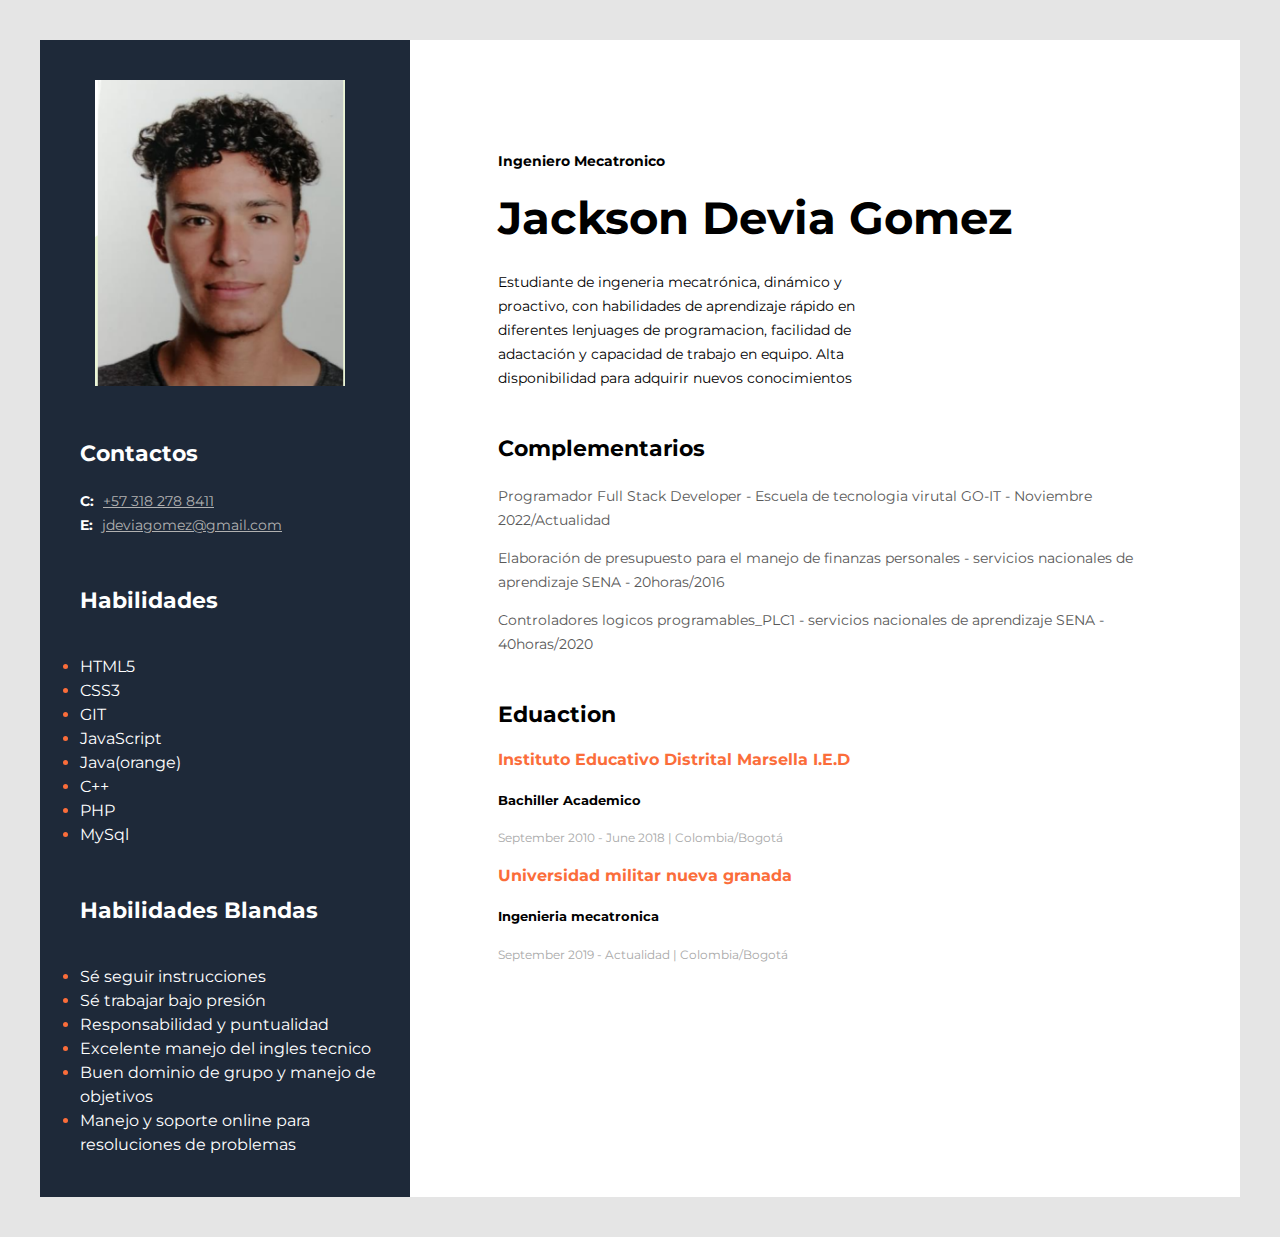
==== index.html @ dab2c967 "second" ====
<!DOCTYPE html>
<html lang="en">
<head>
    <meta charset="UTF-8">
    <meta http-equiv="X-UA-Compatible" content="IE=edge">
    <meta name="viewport" content="width=device-width, initial-scale=1.0">
    <title>mi CV</title>
    <link rel="stylesheet" href="styles2.css">
    <link href="https://fonts.googleapis.com/css2?family=Montserrat:wght@400;700&display=swap" rel="stylesheet">
</head>
<body>
    <!-- Contenedor principal-->
    <div class="contenedor-principal">
        <!-- Informeacion general-->
    <div class="informacion_general">
         <!-- Descripcion-->
        <div class="descripcion">
            <h2 class="descripcion-profesion">Ingeniero Mecatronico</h2>
            <h1 class="titulo_nombre">Jackson Devia Gomez</h1>
            <p class="descripcion_personal">Estudiante de ingeneria mecatrónica, dinámico y proactivo, con habilidades de aprendizaje rápido en diferentes lenjuages de programacion, facilidad de adactación y capacidad de trabajo en equipo. Alta disponibilidad para adquirir nuevos conocimientos </p>




        </div>
        <!-- Proyecto-->
        <div class="proyecto">
            <h3 class="titulo_seccion_principal">Complementarios</h3>
            <o1 class="lista_proyectos">
                <li> <p class="enlace_proyectos">Programador Full Stack Developer - Escuela de tecnologia virutal GO-IT - Noviembre 2022/Actualidad</p></li>
                <li> <p class="enlace_proyectos">Elaboración de presupuesto para el manejo de finanzas personales - servicios nacionales de aprendizaje SENA - 20horas/2016</p></li>
                <li> <p class="enlace_proyectos">Controladores logicos programables_PLC1 - servicios nacionales de aprendizaje SENA - 40horas/2020</p></li>
            </o1>
        </div>
            <!-- Edcuacion-->
        <div class="educacion">
            <h3 class="titulo_seccion_principal">Eduaction </h3>
            <h4 class="nombre_uni">Instituto Educativo Distrital Marsella I.E.D </h4>
            <h5>Bachiller Academico</h5>
            <p class="fechas">September 2010 - June 2018   |   Colombia/Bogotá</p>

            <h4 class="nombre_uni">Universidad militar nueva granada </h4>
            <h5>Ingenieria mecatronica</h5>
            <p class="fechas">September 2019 - Actualidad   |   Colombia/Bogotá</p>
         </div>

    </div>
    <!-- Informeacion secundaria-->
    <aside class="informacion-secundaria">
        <img class="images" src="./images/jackson.png" alt="mi foto de perfil" width="250">
        <!-- Contactos-->
        <div class="contactos">
            <div>
                <h3 class="Titulo_lateral">Contactos</h3>
            <spam class="tipo_contacto">C:  </spam>
            <a class="contacto_info" href="+57 318 278 8411">+57 318 278 8411</a>
            </div>
            <div>
                <spam class="tipo_contacto">E:  </spam>
            <a  class="contacto_info" href="jdeviagomez@gmail.com">jdeviagomez@gmail.com</a>
            </div>
        </div>
        <!-- Habilidades tecnicas-->
        <div class="habilidades-tecnicas">
            <h3 class="Titulo_lateral">Habilidades</h3>
            <u1 class="lista_lateral">
                <li><spam class="elemento_lista_lateral">HTML5        </spam>   </li>
                <li><spam class="elemento_lista_lateral">CSS3         </spam>   </li>
                <li><spam class="elemento_lista_lateral">GIT          </spam>   </li>
                <li><spam class="elemento_lista_lateral">JavaScript   </spam>   </li>
                <li><spam class="elemento_lista_lateral">Java(orange) </spam>   </li>
                <li><spam class="elemento_lista_lateral">C++          </spam>   </li>
                <li><spam class="elemento_lista_lateral">PHP          </spam>   </li>
                <li><spam class="elemento_lista_lateral">MySql        </spam>   </li>
            </u1>
        </div>
        <!-- Soft Skills-->
        <div class="soft-skills">
            <h3 class="Titulo_lateral">Habilidades Blandas</h3>
            <u1 class="lista_lateral">
                <li><spam class="elemento_lista_lateral">Sé seguir instrucciones                                </spam>   </li>
                <li><spam class="elemento_lista_lateral">Sé trabajar bajo presión                               </spam>   </li>
                <li><spam class="elemento_lista_lateral">Responsabilidad y puntualidad                          </spam>   </li>
                <li><spam class="elemento_lista_lateral">Excelente manejo del ingles tecnico                    </spam>   </li>
                <li><spam class="elemento_lista_lateral">Buen dominio de grupo y manejo de objetivos            </spam>   </li>
                <li><spam class="elemento_lista_lateral">Manejo y soporte online para resoluciones de problemas </spam>   </li>
            </u1>

        </div>
    </aside>
   
</div>
</body>
</html>
---- styles2.css ----
body{
    background-color: #E5E5E5;
    font-family: "Montserrat", "arial";
}

/*  */
/* tamaño del formato de la pagina con las letras */

.contenedor-principal{
    display:flex;
    flex-direction: row-reverse;
    background-color: white;
    width: 1200px;
    margin: 40px auto;
    
}



/* espacio entre lineas de lista */
li{
    line-height: 24px; 
}


/* ----------------------------------------------------------------------- */

/* informacion general */
.informacion_general{
    padding: 100px 88px;
}
/* descripcion */
.descripcion-profesion{

    font-size: 14px;
    font-weight: 700;
}
.titulo_nombre{
    font-style: normal;
    font-weight: 700;
    font-size: 45px;
    line-height: 55px;
    margin-top: 20px;
    margin-bottom: 25px;
}
.descripcion_personal{
    font-style: normal;
    font-weight: 400;
    font-size: 14px;
    line-height: 24px;
    width: 400px;
}

/* secciones principales */
.titulo_seccion_principal{
    font-style: normal;
    font-weight: 700;
    font-size: 22px;
    line-height: 27px;
    margin-top: 45px;
}

/* seccion proyectos */
.lista_proyectos{
    font-style: normal;
    font-weight: 700;
    font-size: 14px;
    line-height: 24px;
    list-style: none;
}
.enlace_proyectos{
    font-style: normal;
    font-weight: 400;
    font-size: 14px;
    line-height: 24px;
    color: #595959;
}
.puntos{
    width: 118px;
    height: 0px;
    left: 730.5px;
    top: 464px;
    color: #595959;

}
.parentesis{
    color:#1E2939;
}
.experiencia{
    font-style: normal;
    font-weight: 700;
    font-size: 16px;
    line-height: 20px;
}
.sub_experiencia{
    color:#FB6D3A;
}
.fechas{
    font-style: normal;
    font-weight: 400;
    font-size: 12px;
    line-height: 15px;
    color: #A8A8A8;
}
.listas{
    font-style: normal;
    font-weight: 400;
    font-size: 14px;
    line-height: 24px;
    color: #595959;
}
.nombre_uni{
    font-style: normal;
    font-weight: 700;
    font-size: 16px;
    line-height: 20px;
    color:#FB6D3A;
}





/* ----------------------------------------------------------------------- */
/* infromacion lateral (foto) */
.informacion-secundaria{
    
    padding: 40px 0;
    background-color: #1E2939;
}

.Titulo_lateral{
 
    font-style: normal;
    font-weight: 700;
    font-size: 22px;
    line-height: 27px;
    color: white;
    margin-top: 50px;
}

.contactos, .habilidades-tecnicas, .soft-skills {

    margin-left: 40px;

}



/* Seccion contactos */
.tipo_contacto{
    color: white;
    font-style: normal;
    font-weight: 700;
    font-size: 14px;
    line-height: 24px;
    margin-right: 5px;
}

.contacto_info{
    color: rgb(177, 177, 177);
    font-style: normal;
    font-weight: 400;
    font-size: 14px;
    line-height: 24px;
}



/* seccion de lista */
.lista_lateral{
    padding: 0px;
    padding-left: 20px;
}

.lista_lateral>li{
    color: #FB6D3A;
}
.elemento_lista_lateral{
    color:#FFFFFF;
}

.images{
    margin-left: 55px;
}
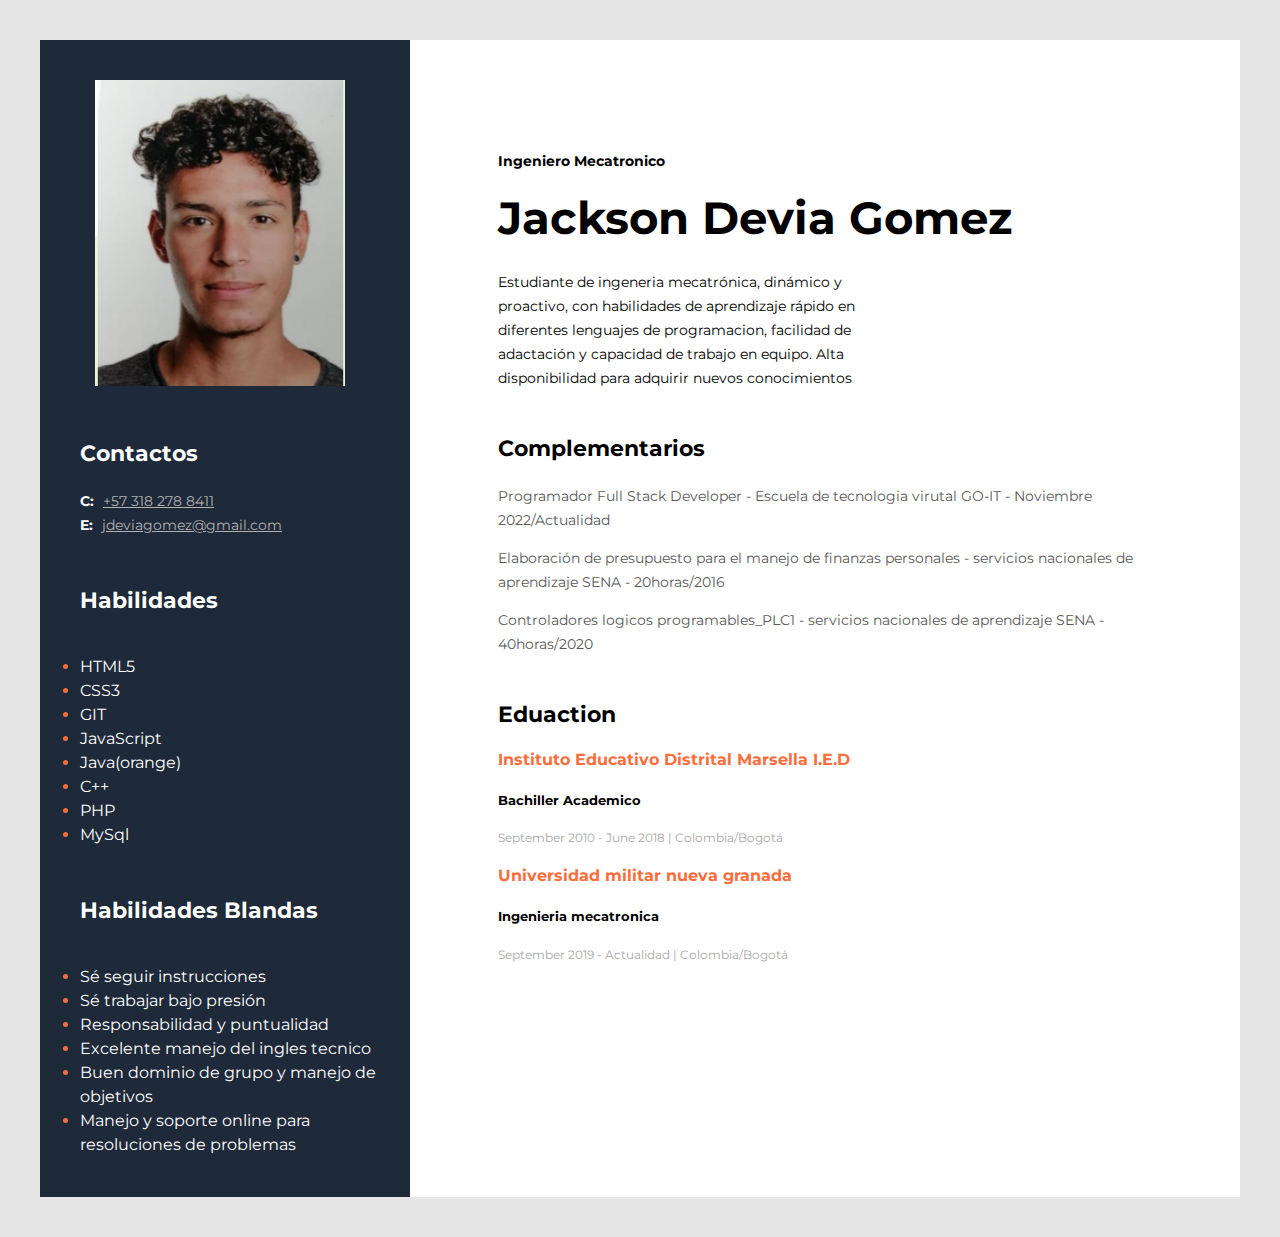
==== commit c7fb6ee4: "third" ====
--- a/index.html
+++ b/index.html
@@ -17,7 +17,7 @@
         <div class="descripcion">
             <h2 class="descripcion-profesion">Ingeniero Mecatronico</h2>
             <h1 class="titulo_nombre">Jackson Devia Gomez</h1>
-            <p class="descripcion_personal">Estudiante de ingeneria mecatrónica, dinámico y proactivo, con habilidades de aprendizaje rápido en diferentes lenjuages de programacion, facilidad de adactación y capacidad de trabajo en equipo. Alta disponibilidad para adquirir nuevos conocimientos </p>
+            <p class="descripcion_personal">Estudiante de ingeneria mecatrónica, dinámico y proactivo, con habilidades de aprendizaje rápido en diferentes lenguajes de programacion, facilidad de adactación y capacidad de trabajo en equipo. Alta disponibilidad para adquirir nuevos conocimientos </p>
 
 
 
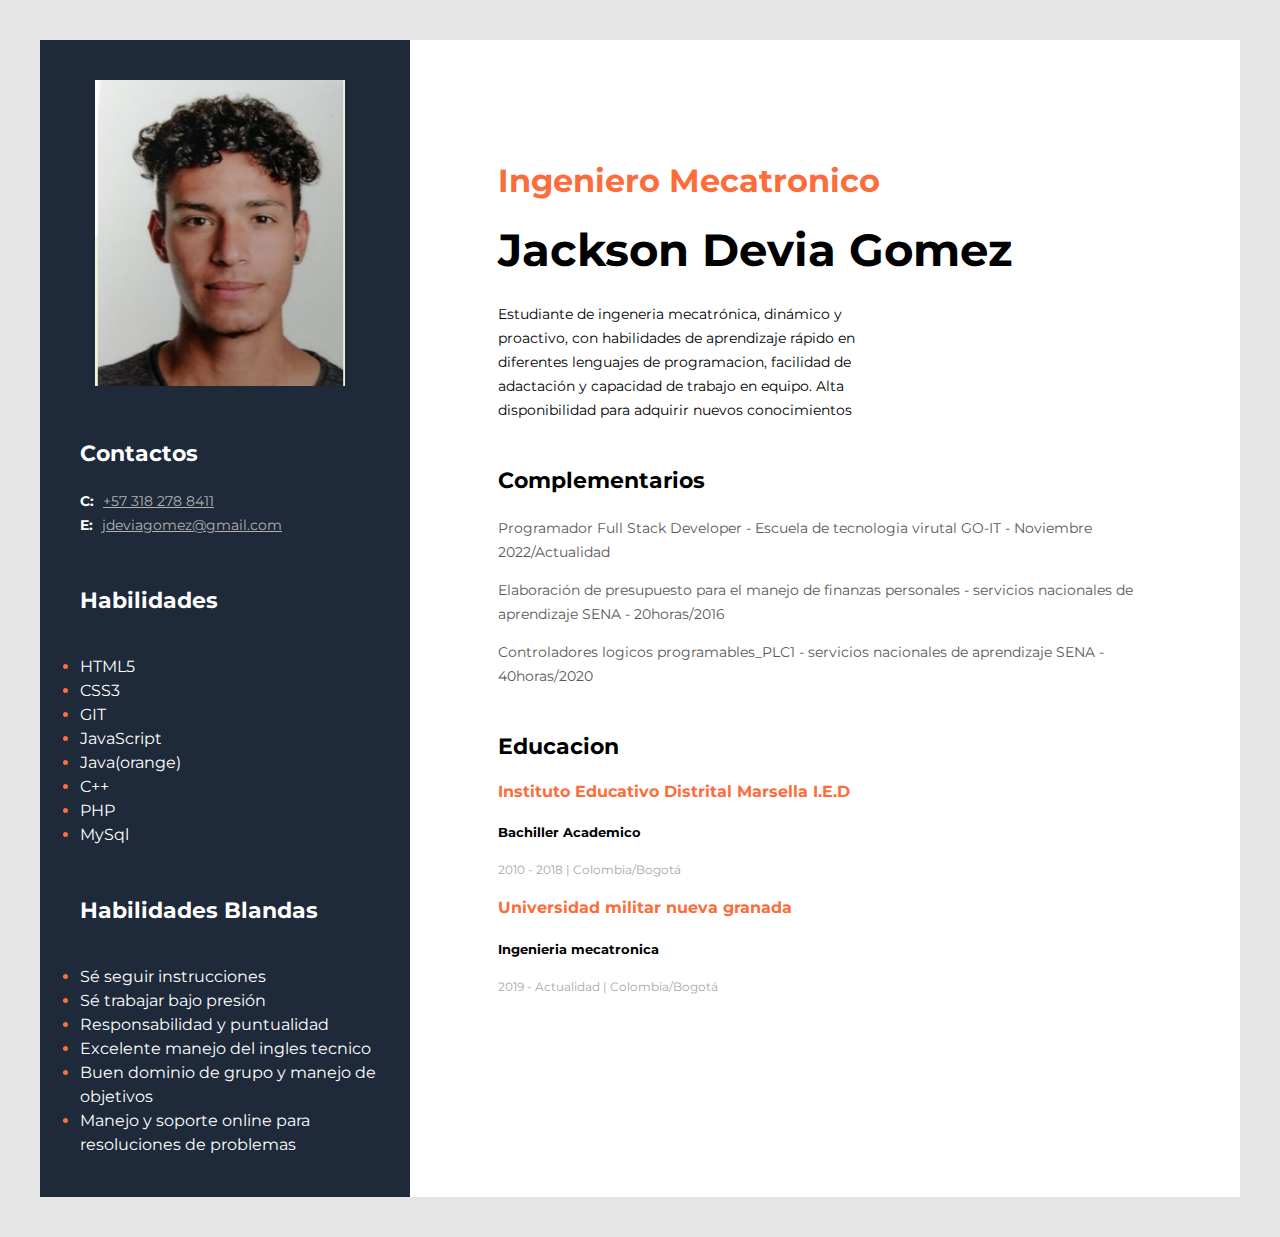
==== commit 8f25d412: "ulti" ====
--- a/index.html
+++ b/index.html
@@ -15,7 +15,7 @@
     <div class="informacion_general">
          <!-- Descripcion-->
         <div class="descripcion">
-            <h2 class="descripcion-profesion">Ingeniero Mecatronico</h2>
+            <h1 class="titulo_profesion">Ingeniero Mecatronico</h1>
             <h1 class="titulo_nombre">Jackson Devia Gomez</h1>
             <p class="descripcion_personal">Estudiante de ingeneria mecatrónica, dinámico y proactivo, con habilidades de aprendizaje rápido en diferentes lenguajes de programacion, facilidad de adactación y capacidad de trabajo en equipo. Alta disponibilidad para adquirir nuevos conocimientos </p>
 
@@ -34,14 +34,14 @@
         </div>
             <!-- Edcuacion-->
         <div class="educacion">
-            <h3 class="titulo_seccion_principal">Eduaction </h3>
+            <h3 class="titulo_seccion_principal">Educacion</h3>
             <h4 class="nombre_uni">Instituto Educativo Distrital Marsella I.E.D </h4>
             <h5>Bachiller Academico</h5>
-            <p class="fechas">September 2010 - June 2018   |   Colombia/Bogotá</p>
+            <p class="fechas">2010 - 2018   |   Colombia/Bogotá</p>
 
             <h4 class="nombre_uni">Universidad militar nueva granada </h4>
             <h5>Ingenieria mecatronica</h5>
-            <p class="fechas">September 2019 - Actualidad   |   Colombia/Bogotá</p>
+            <p class="fechas">2019 - Actualidad   |   Colombia/Bogotá</p>
          </div>
 
     </div>
--- a/styles2.css
+++ b/styles2.css
@@ -157,6 +157,10 @@
     margin-right: 5px;
 }
 
+.titulo_profesion{
+    color: #FB6D3A;
+}
+
 .contacto_info{
     color: rgb(177, 177, 177);
     font-style: normal;
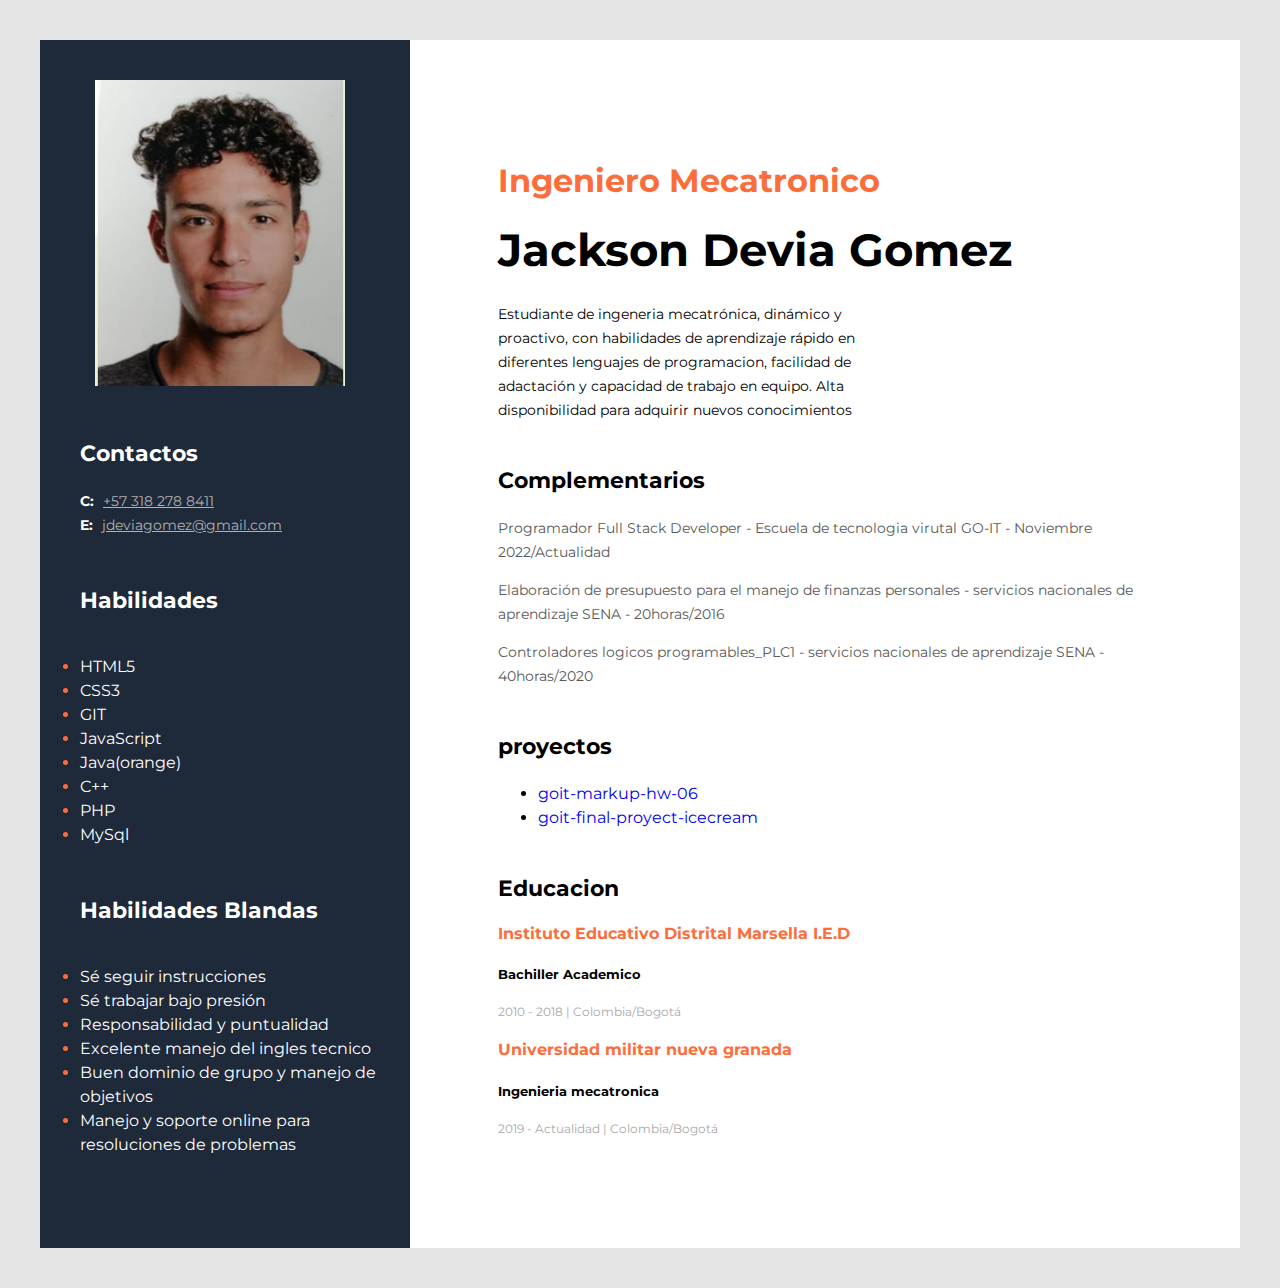
==== commit 1970df66: "correction" ====
--- a/index.html
+++ b/index.html
@@ -31,6 +31,12 @@
                 <li> <p class="enlace_proyectos">Elaboración de presupuesto para el manejo de finanzas personales - servicios nacionales de aprendizaje SENA - 20horas/2016</p></li>
                 <li> <p class="enlace_proyectos">Controladores logicos programables_PLC1 - servicios nacionales de aprendizaje SENA - 40horas/2020</p></li>
             </o1>
+            <h3 class="titulo_seccion_principal">proyectos</h3>
+            <ul>
+                <li><a class="list" href="https://jacksondg712.github.io/goit-markup-hw-06/index.html">goit-markup-hw-06</a></li>
+                <li><a class="list" href="https://fredybarajas.github.io/goit-final-proyect-icecream/">goit-final-proyect-icecream</a></li>
+
+            </ul>
         </div>
             <!-- Edcuacion-->
         <div class="educacion">
--- a/styles2.css
+++ b/styles2.css
@@ -22,6 +22,9 @@
     line-height: 24px; 
 }
 
+.list{
+    text-decoration: none;
+}
 
 /* ----------------------------------------------------------------------- */
 
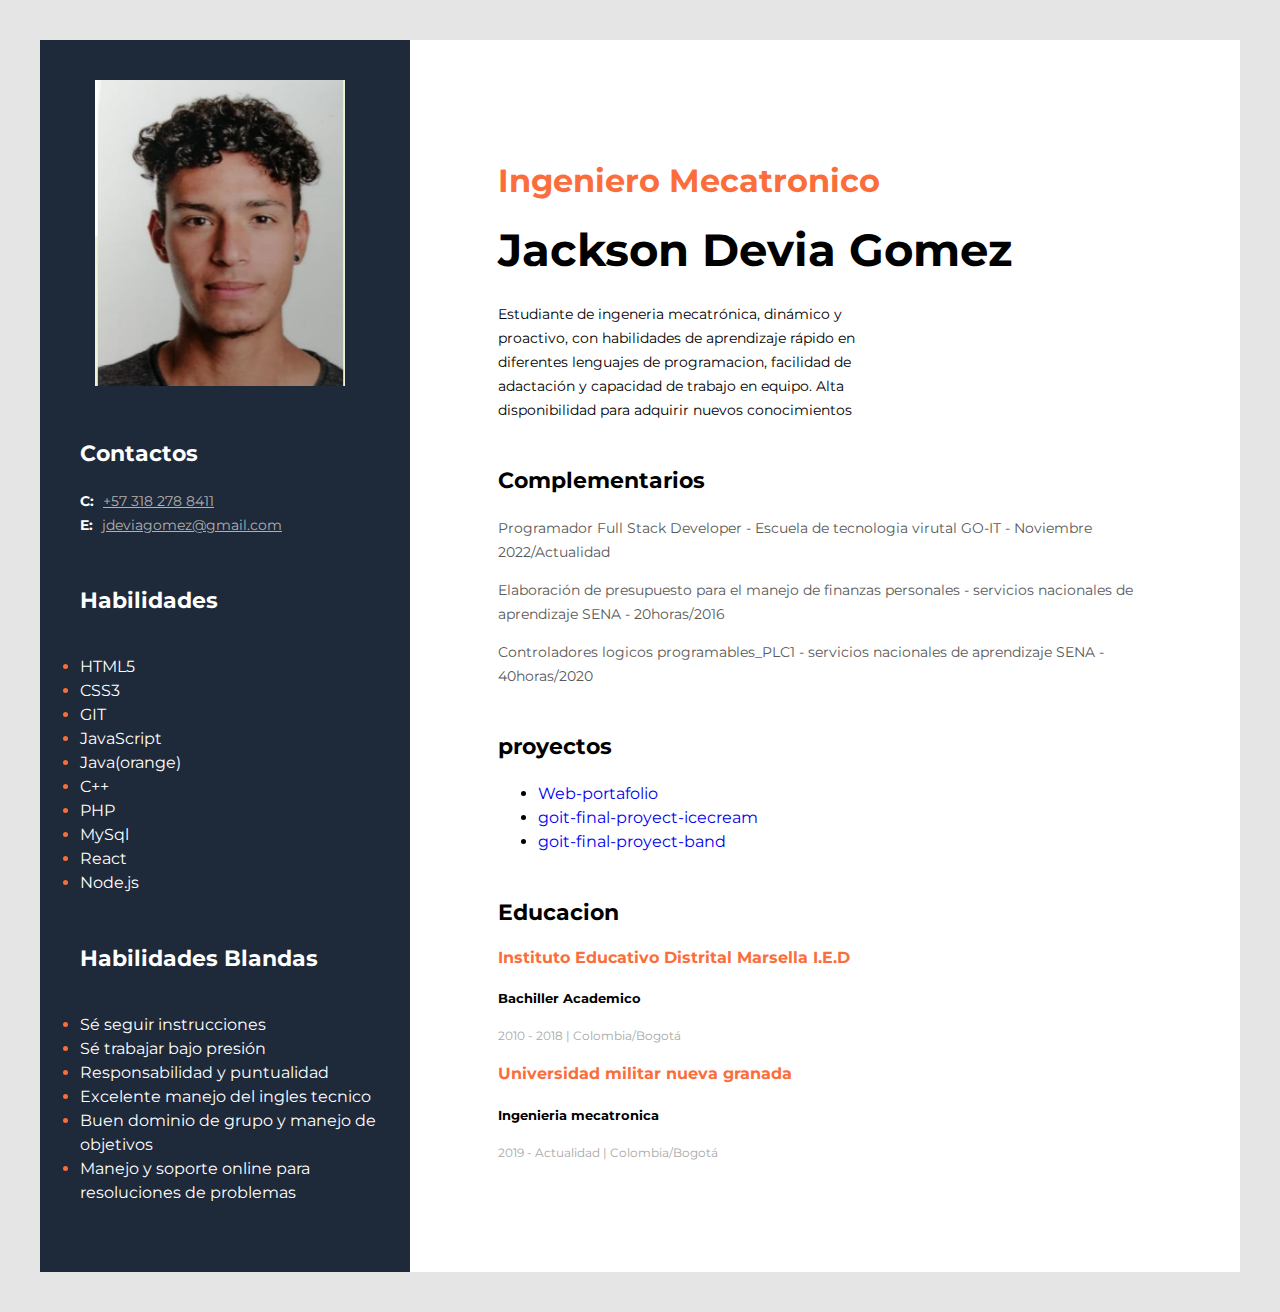
==== commit fbc0c904: "3" ====
--- a/index.html
+++ b/index.html
@@ -33,8 +33,10 @@
             </o1>
             <h3 class="titulo_seccion_principal">proyectos</h3>
             <ul>
-                <li><a class="list" href="https://jacksondg712.github.io/goit-markup-hw-06/index.html">goit-markup-hw-06</a></li>
+                <li><a class="list" href="https://jacksondg712.github.io/Company/">Web-portafolio</a></li>
                 <li><a class="list" href="https://fredybarajas.github.io/goit-final-proyect-icecream/">goit-final-proyect-icecream</a></li>
+                <li><a class="list" href="https://fredybarajas.github.io/final-proyect-js-gr1/">goit-final-proyect-band</a></li>
+
 
             </ul>
         </div>
@@ -78,6 +80,10 @@
                 <li><spam class="elemento_lista_lateral">C++          </spam>   </li>
                 <li><spam class="elemento_lista_lateral">PHP          </spam>   </li>
                 <li><spam class="elemento_lista_lateral">MySql        </spam>   </li>
+                <li><spam class="elemento_lista_lateral">React        </spam>   </li>
+                <li><spam class="elemento_lista_lateral">Node.js       </spam>   </li>
+
+
             </u1>
         </div>
         <!-- Soft Skills-->
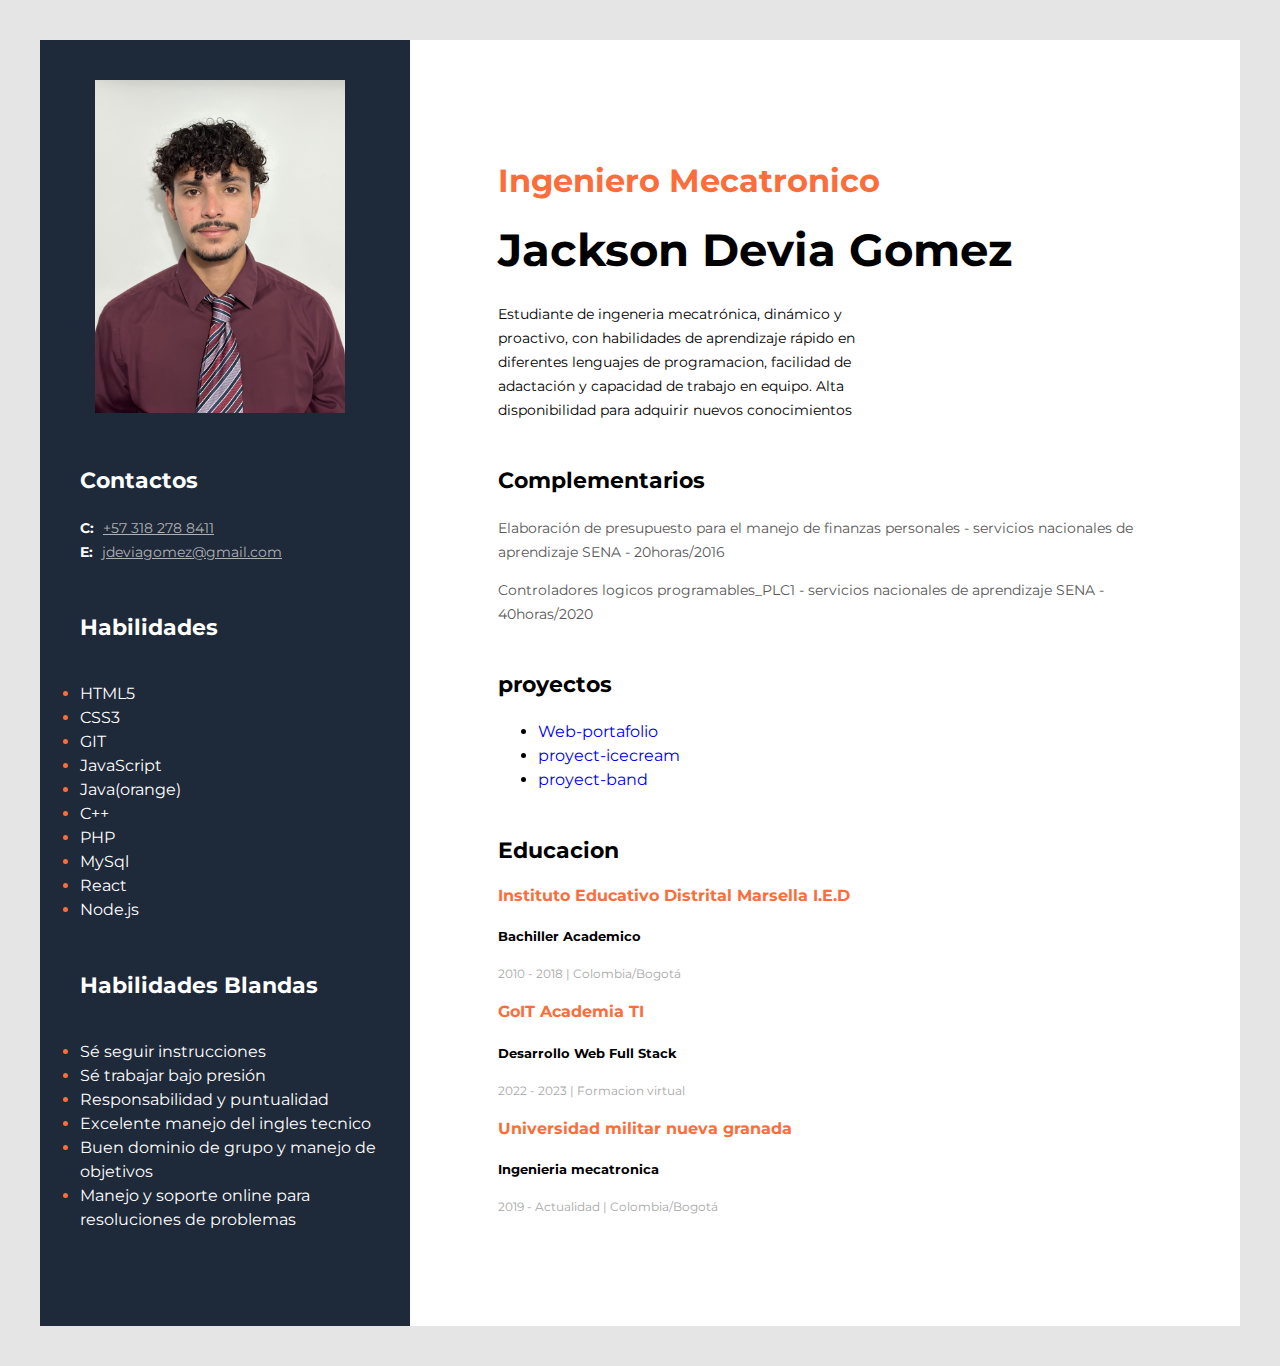
==== commit 78191e43: "changes" ====
--- a/index.html
+++ b/index.html
@@ -27,16 +27,15 @@
         <div class="proyecto">
             <h3 class="titulo_seccion_principal">Complementarios</h3>
             <o1 class="lista_proyectos">
-                <li> <p class="enlace_proyectos">Programador Full Stack Developer - Escuela de tecnologia virutal GO-IT - Noviembre 2022/Actualidad</p></li>
                 <li> <p class="enlace_proyectos">Elaboración de presupuesto para el manejo de finanzas personales - servicios nacionales de aprendizaje SENA - 20horas/2016</p></li>
                 <li> <p class="enlace_proyectos">Controladores logicos programables_PLC1 - servicios nacionales de aprendizaje SENA - 40horas/2020</p></li>
             </o1>
             <h3 class="titulo_seccion_principal">proyectos</h3>
             <ul>
                 <li><a class="list" href="https://jacksondg712.github.io/Company/">Web-portafolio</a></li>
-                <li><a class="list" href="https://fredybarajas.github.io/goit-final-proyect-icecream/">goit-final-proyect-icecream</a></li>
-                <li><a class="list" href="https://fredybarajas.github.io/final-proyect-js-gr1/">goit-final-proyect-band</a></li>
-
+                <li><a class="list" href="https://fredybarajas.github.io/goit-final-proyect-icecream/">proyect-icecream</a></li>
+                <li><a class="list" href="https://fredybarajas.github.io/final-proyect-js-gr1/">proyect-band</a></li>
+                
 
             </ul>
         </div>
@@ -46,7 +45,9 @@
             <h4 class="nombre_uni">Instituto Educativo Distrital Marsella I.E.D </h4>
             <h5>Bachiller Academico</h5>
             <p class="fechas">2010 - 2018   |   Colombia/Bogotá</p>
-
+            <h4 class="nombre_uni">GoIT Academia TI</h4>
+            <h5>Desarrollo Web Full Stack</h5>
+            <p class="fechas">2022 - 2023   |   Formacion virtual</p>
             <h4 class="nombre_uni">Universidad militar nueva granada </h4>
             <h5>Ingenieria mecatronica</h5>
             <p class="fechas">2019 - Actualidad   |   Colombia/Bogotá</p>
@@ -55,7 +56,7 @@
     </div>
     <!-- Informeacion secundaria-->
     <aside class="informacion-secundaria">
-        <img class="images" src="./images/jackson.png" alt="mi foto de perfil" width="250">
+        <img class="images" src="./images/IMG_0212.jpg" alt="mi foto de perfil" width="250">
         <!-- Contactos-->
         <div class="contactos">
             <div>
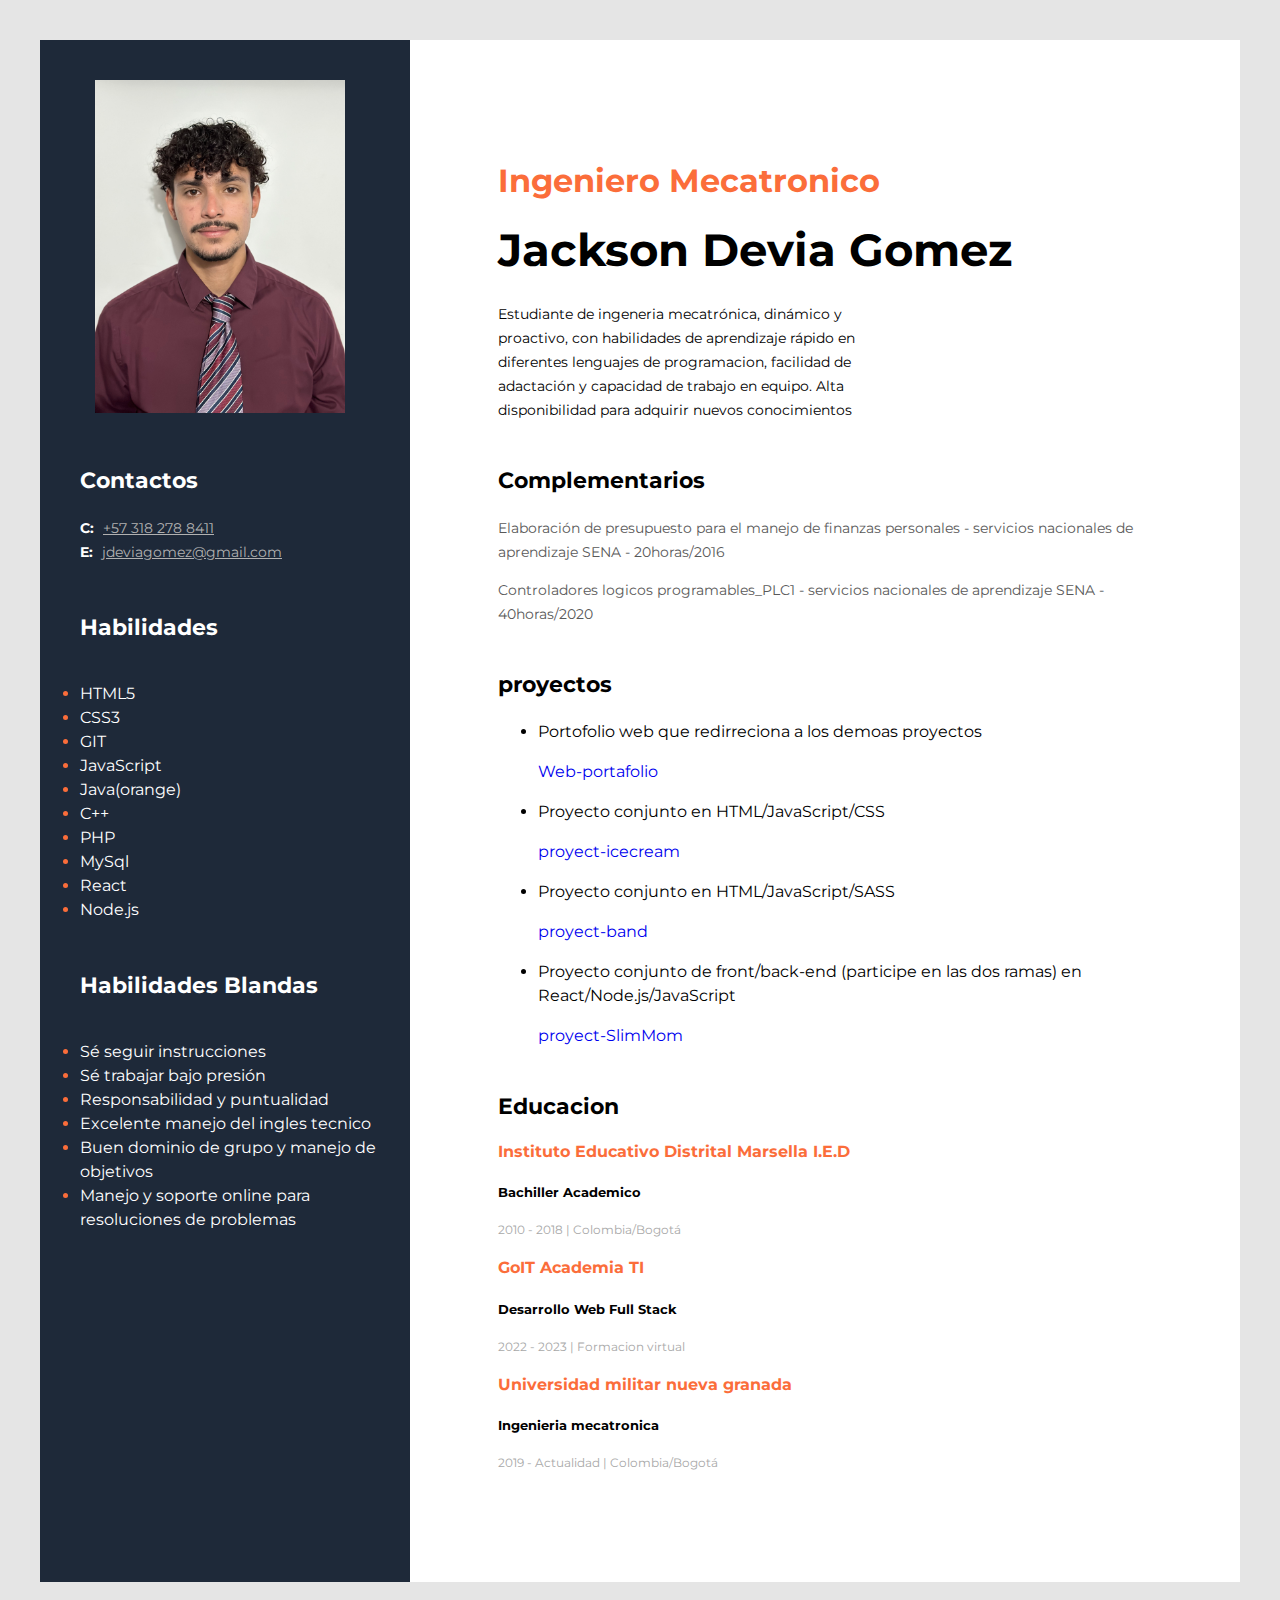
==== commit 0beaea02: "changes Proyecto react" ====
--- a/index.html
+++ b/index.html
@@ -32,9 +32,15 @@
             </o1>
             <h3 class="titulo_seccion_principal">proyectos</h3>
             <ul>
-                <li><a class="list" href="https://jacksondg712.github.io/Company/">Web-portafolio</a></li>
-                <li><a class="list" href="https://fredybarajas.github.io/goit-final-proyect-icecream/">proyect-icecream</a></li>
-                <li><a class="list" href="https://fredybarajas.github.io/final-proyect-js-gr1/">proyect-band</a></li>
+                <li><p>Portofolio web que redirreciona a los demoas proyectos</p>
+                <a class="list" href="https://jacksondg712.github.io/Company/">Web-portafolio</a></li>
+                <li><p>Proyecto conjunto en HTML/JavaScript/CSS</p>
+                <a class="list" href="https://fredybarajas.github.io/goit-final-proyect-icecream/">proyect-icecream</a></li>
+                <li><p>Proyecto conjunto en HTML/JavaScript/SASS</p>
+                <a class="list" href="https://fredybarajas.github.io/final-proyect-js-gr1/">proyect-band</a></li>
+                <li><p>Proyecto conjunto de front/back-end (participe en las dos ramas) en React/Node.js/JavaScript </p>
+                <a class="list" href="https://pugli87.github.io/project-last_chance/login">proyect-SlimMom</a></li>
+                </li>
                 
 
             </ul>
--- a/styles2.css
+++ b/styles2.css
@@ -19,11 +19,14 @@
 
 /* espacio entre lineas de lista */
 li{
-    line-height: 24px; 
+    line-height: 24px;
 }
 
 .list{
     text-decoration: none;
+    &:hover{
+        color: #FB6D3A;
+    }
 }
 
 /* ----------------------------------------------------------------------- */
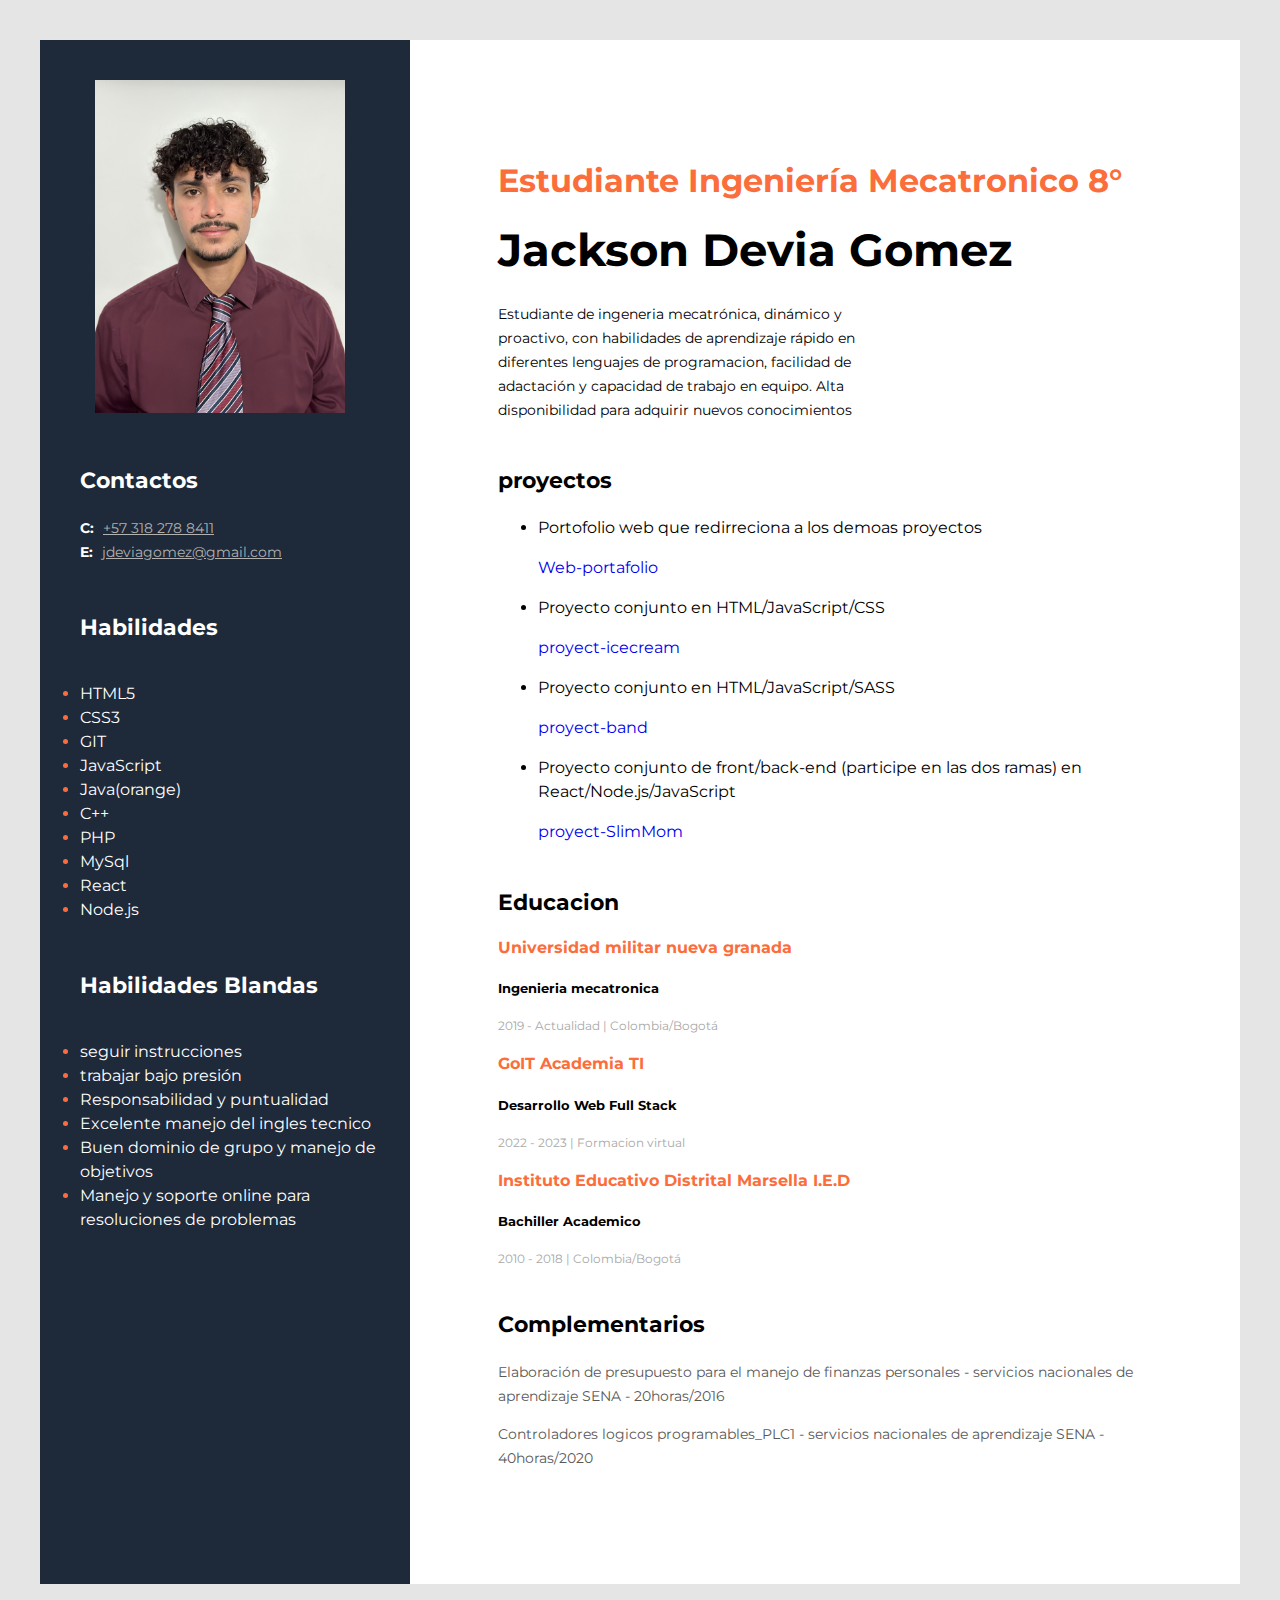
==== commit b4ddaa73: "11" ====
--- a/index.html
+++ b/index.html
@@ -15,7 +15,7 @@
     <div class="informacion_general">
          <!-- Descripcion-->
         <div class="descripcion">
-            <h1 class="titulo_profesion">Ingeniero Mecatronico</h1>
+            <h1 class="titulo_profesion">Estudiante Ingeniería  Mecatronico 8°</h1>
             <h1 class="titulo_nombre">Jackson Devia Gomez</h1>
             <p class="descripcion_personal">Estudiante de ingeneria mecatrónica, dinámico y proactivo, con habilidades de aprendizaje rápido en diferentes lenguajes de programacion, facilidad de adactación y capacidad de trabajo en equipo. Alta disponibilidad para adquirir nuevos conocimientos </p>
 
@@ -25,39 +25,39 @@
         </div>
         <!-- Proyecto-->
         <div class="proyecto">
-            <h3 class="titulo_seccion_principal">Complementarios</h3>
-            <o1 class="lista_proyectos">
-                <li> <p class="enlace_proyectos">Elaboración de presupuesto para el manejo de finanzas personales - servicios nacionales de aprendizaje SENA - 20horas/2016</p></li>
-                <li> <p class="enlace_proyectos">Controladores logicos programables_PLC1 - servicios nacionales de aprendizaje SENA - 40horas/2020</p></li>
-            </o1>
             <h3 class="titulo_seccion_principal">proyectos</h3>
             <ul>
                 <li><p>Portofolio web que redirreciona a los demoas proyectos</p>
-                <a class="list" href="https://jacksondg712.github.io/Company/">Web-portafolio</a></li>
-                <li><p>Proyecto conjunto en HTML/JavaScript/CSS</p>
-                <a class="list" href="https://fredybarajas.github.io/goit-final-proyect-icecream/">proyect-icecream</a></li>
-                <li><p>Proyecto conjunto en HTML/JavaScript/SASS</p>
-                <a class="list" href="https://fredybarajas.github.io/final-proyect-js-gr1/">proyect-band</a></li>
-                <li><p>Proyecto conjunto de front/back-end (participe en las dos ramas) en React/Node.js/JavaScript </p>
-                <a class="list" href="https://pugli87.github.io/project-last_chance/login">proyect-SlimMom</a></li>
-                </li>
-                
-
-            </ul>
-        </div>
-            <!-- Edcuacion-->
-        <div class="educacion">
-            <h3 class="titulo_seccion_principal">Educacion</h3>
-            <h4 class="nombre_uni">Instituto Educativo Distrital Marsella I.E.D </h4>
-            <h5>Bachiller Academico</h5>
-            <p class="fechas">2010 - 2018   |   Colombia/Bogotá</p>
-            <h4 class="nombre_uni">GoIT Academia TI</h4>
-            <h5>Desarrollo Web Full Stack</h5>
-            <p class="fechas">2022 - 2023   |   Formacion virtual</p>
-            <h4 class="nombre_uni">Universidad militar nueva granada </h4>
-            <h5>Ingenieria mecatronica</h5>
-            <p class="fechas">2019 - Actualidad   |   Colombia/Bogotá</p>
-         </div>
+                    <a class="list" href="https://jacksondg712.github.io/Company/">Web-portafolio</a></li>
+                    <li><p>Proyecto conjunto en HTML/JavaScript/CSS</p>
+                        <a class="list" href="https://fredybarajas.github.io/goit-final-proyect-icecream/">proyect-icecream</a></li>
+                        <li><p>Proyecto conjunto en HTML/JavaScript/SASS</p>
+                            <a class="list" href="https://fredybarajas.github.io/final-proyect-js-gr1/">proyect-band</a></li>
+                            <li><p>Proyecto conjunto de front/back-end (participe en las dos ramas) en React/Node.js/JavaScript </p>
+                                <a class="list" href="https://pugli87.github.io/project-last_chance/login">proyect-SlimMom</a></li>
+                            </li>
+                            
+                            
+                        </ul>
+                    </div>
+                    <!-- Edcuacion-->
+                    <div class="educacion">
+                        <h3 class="titulo_seccion_principal">Educacion</h3>
+                        <h4 class="nombre_uni">Universidad militar nueva granada </h4>
+                        <h5>Ingenieria mecatronica</h5>
+                        <p class="fechas">2019 - Actualidad   |   Colombia/Bogotá</p>
+                        <h4 class="nombre_uni">GoIT Academia TI</h4>
+                        <h5>Desarrollo Web Full Stack</h5>
+                        <p class="fechas">2022 - 2023   |   Formacion virtual</p>
+                        <h4 class="nombre_uni">Instituto Educativo Distrital Marsella I.E.D </h4>
+                        <h5>Bachiller Academico</h5>
+                        <p class="fechas">2010 - 2018   |   Colombia/Bogotá</p>
+                    </div>
+                    <h3 class="titulo_seccion_principal">Complementarios</h3>
+                    <o1 class="lista_proyectos">
+                        <li> <p class="enlace_proyectos">Elaboración de presupuesto para el manejo de finanzas personales - servicios nacionales de aprendizaje SENA - 20horas/2016</p></li>
+                        <li> <p class="enlace_proyectos">Controladores logicos programables_PLC1 - servicios nacionales de aprendizaje SENA - 40horas/2020</p></li>
+                    </o1>
 
     </div>
     <!-- Informeacion secundaria-->
@@ -97,8 +97,8 @@
         <div class="soft-skills">
             <h3 class="Titulo_lateral">Habilidades Blandas</h3>
             <u1 class="lista_lateral">
-                <li><spam class="elemento_lista_lateral">Sé seguir instrucciones                                </spam>   </li>
-                <li><spam class="elemento_lista_lateral">Sé trabajar bajo presión                               </spam>   </li>
+                <li><spam class="elemento_lista_lateral">seguir instrucciones                                </spam>   </li>
+                <li><spam class="elemento_lista_lateral">trabajar bajo presión                               </spam>   </li>
                 <li><spam class="elemento_lista_lateral">Responsabilidad y puntualidad                          </spam>   </li>
                 <li><spam class="elemento_lista_lateral">Excelente manejo del ingles tecnico                    </spam>   </li>
                 <li><spam class="elemento_lista_lateral">Buen dominio de grupo y manejo de objetivos            </spam>   </li>
